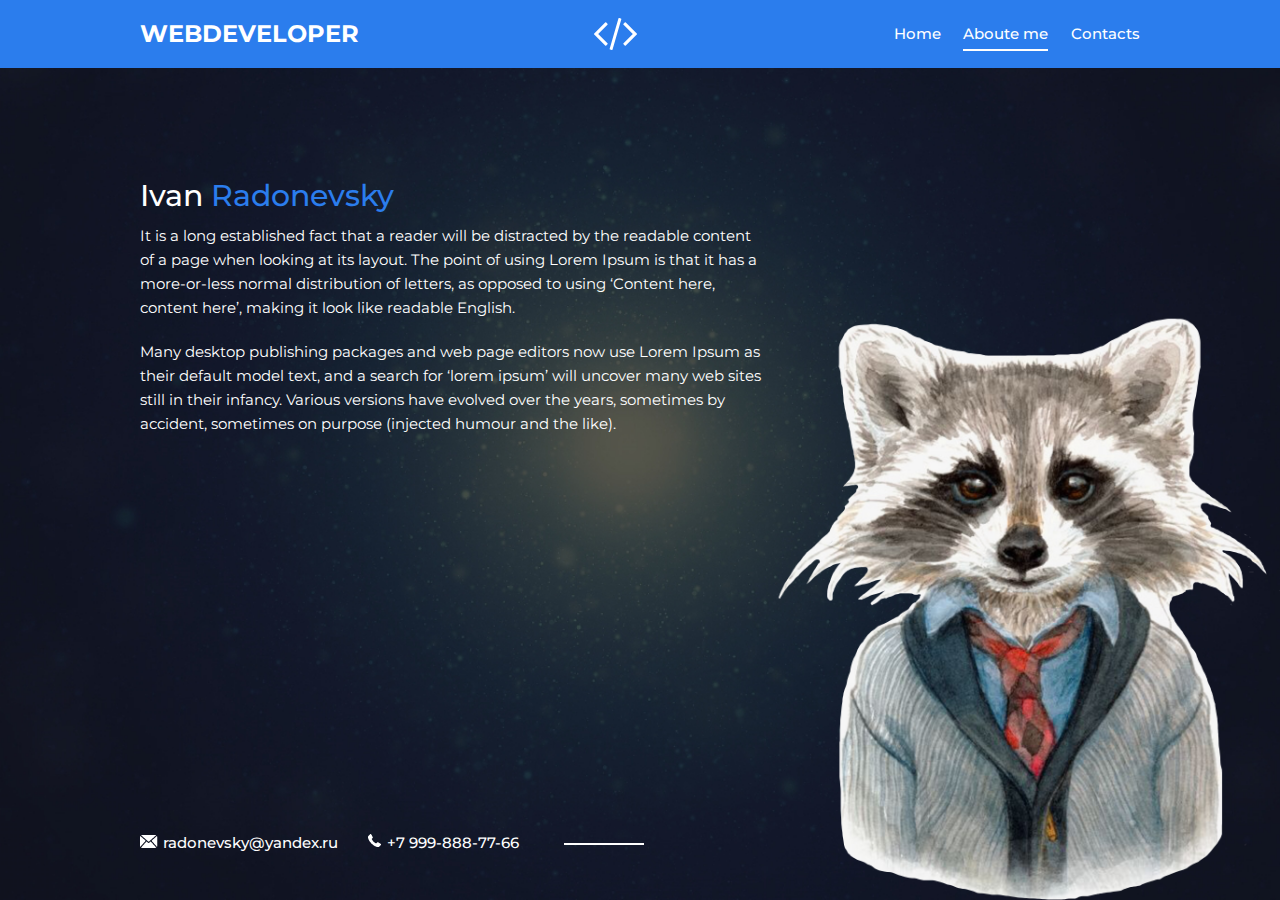
==== about.html @ 20a72127 "Contacts form" ====
<!DOCTYPE html>
<html lang="en">

<head>
  <meta charset="UTF-8">
  <link rel="preconnect" href="https://fonts.gstatic.com">
  <link href="https://fonts.googleapis.com/css2?family=Montserrat:wght@300;400;500;700&display=swap" rel="stylesheet">
  <link rel="stylesheet" href="css/style.css">
  <title>Personal folio</title>
</head>

<body>
  <div class="page">
    <!-- Header -->
    <header class="header">
      <div class="container">
        <div class="header-inner">

          <div class="header-brand">
            WEBDEVELOPER
          </div>

          <div class="header-logo">
            <img src="img/code.svg" alt="logo">
          </div>

          <nav class="header-nav">
            <a class="header-nav-link" href="index.html">Home</a>
            <a class="header-nav-link active" href="about.html">Aboute me</a>
            <a class="header-nav-link" href="contacts.html">Contacts</a>
          </nav>

        </div>
      </div> <!-- /.container -->
    </header>

    <!-- Content -->
    <div class="container">
      <main class="content">
        <h1 class="title">Ivan <span>Radonevsky</span></h1>
        <div class="text">
          <p>It is a long established fact that a reader will be distracted by the readable content of a page when
            looking at its layout. The point of using Lorem Ipsum is that it has a more-or-less normal distribution of
            letters, as opposed to using ‘Content here, content here’, making it look like readable English.</p>
          <p>Many desktop publishing packages and web page editors now use Lorem Ipsum as their default model text, and
            a search for ‘lorem ipsum’ will uncover many web sites still in their infancy. Various versions have evolved
            over the years, sometimes by accident, sometimes on purpose (injected humour and the like).</p>
        </div>
      </main>
    </div> <!-- /.container -->
    <img class="main-photo" src="img/main-photo-personal-folio.png" alt="">

    <!-- Footer -->
    <footer class="footer">
      <div class="container">
        <div class="contacts">

          <a class="contacts-link" href="mailto:radonevsky@yanex.ru">
            <img class="contacts-icon" src="img/mail-black-envelope-symbol.png" alt="">radonevsky@yandex.ru
          </a>

          <a class="contacts-link" href="tel:+79998887766">
            <img class="contacts-icon" src="img/phone-receiver.png" alt="">+7 999-888-77-66
          </a>

        </div>
      </div> <!-- /.container -->
    </footer>

  </div> <!-- /.page -->
</body>

</html>
---- css/style.css ----
html {
  font-size: 15px;
}

body {
  margin: 0;

  font-family: "Montserrat", sans-serif;
  font-size: 1rem;
  line-height: 1.6;
}

*,
*:before,
*:after {
  box-sizing: border-box;
}

h1,
h2,
h3,
h4,
h5,
h6 {
  margin: 0;
}

p {
  margin: 0 0 20px;
}

.container {
  width: 100%;
  max-width: 1000px;
  margin: 0 auto;
}

/* Page 
==============*/
.page {
  width: 100%;
  height: 100vh;

  position: relative;
  background: url("../img/bg.jpg") center no-repeat;
  background-size: cover;
}

/* Header 
==============*/

.header {
  margin-bottom: 110px;
  padding: 1rem 0;
  background-color: #2b7ded;
}

.header-inner {
  display: flex;
  justify-content: space-between;
  align-items: center;
}

.header-brand {
  font-size: 1.6rem;
  font-weight: 700;
  color: #fff;
  text-transform: uppercase;
}

.header-logo img {
  display: block;
}

.header-nav {
  display: flex;
}

.header-nav-link {
  margin-left: 1.5rem;

  color: #fff;
  font-size: 1rem;
  font-weight: 500;
  text-decoration: none;

  transition: color 0.2s linear;
}

.header-nav-link:hover {
  color: #a8ccff;
}

.header-nav-link.active {
  position: relative;
}

.header-nav-link.active:after {
  content: "";
  width: 100%;
  height: 2px;
  background-color: #fff;

  position: absolute;
  left: 0;
  bottom: -5px;
}

/* Content 
==============*/

.content {
  width: 622px;
}

.subtitle {
  font-size: 1.4rem;
  color: rgba(225, 225, 225, 0.6);
  font-weight: 300;
}

.content-header {
  margin-bottom: 35px;
}

.title {
  margin-bottom: 10px;

  font-size: 2rem;
  font-weight: 500;
  color: #fff;
  line-height: 1.2;
}

.title span {
  color: #2b7ded;
}

.text {
  margin-bottom: 50px;

  font-size: 1rem;
  color: #fff;
}

/* Btn 
==============*/

.btn {
  display: inline-block;
  padding: 12px 35px;

  font-family: inherit;
  font-size: 1rem;
  line-height: 1.1;
  font-weight: 500;
  color: #fff;
  background-color: #2b7ded;
  border-radius: 5px;
  text-decoration: none;
  border: none;
  cursor: pointer;

  transition: background-color 0.2s linear;
}

.btn-full {
  display: block;
  width: 100%;
}

.btn:hover {
  background-color: #1e65c9;
}

/* Main-photo
==============*/
.main-photo {
  height: 600px;
  width: auto;
  position: absolute;

  bottom: 0;
  right: 0;
}

/* Footer
==============*/
.footer {
  width: 100%;

  position: absolute;
  bottom: 45px;
  left: 0;
}

.contacts {
  display: flex;
  align-items: center;
}

.contacts-link {
  margin-right: 2rem;

  font-size: 1rem;
  color: #fff;
  text-decoration: none;
  font-weight: 500;
}

.contacts-icon {
  margin-right: 5px;
}

.contacts-link:hover {
  text-decoration: underline;
}

.contacts-link:last-child {
  margin-right: 0;
  position: relative;
}

.contacts-link:last-child:after {
  content: "";
  display: block;
  width: 80px;
  height: 2px;
  margin-left: 3rem;

  background-color: #fff;
  pointer-events: none;

  position: absolute;
  left: 100%;
  top: 50%;
}

/* Form
==============*/
.form {
  width: 100%;
  max-width: 280px;
}

.form-group {
  margin-bottom: 20px;
}

.input,
.textarea {
  width: 100%;
  padding: 12px 18px;
  display: block;

  color: #fff;
  font-family: inherit;
  font-size: 1rem;
  font-weight: 500;

  background-color: rgba(255, 255, 255, 0.1);
  border: none;
  border-radius: 5px;
}

.textarea {
  height: 100px;
  resize: none;
}

.input:active,
.textarea:active {
  border: none;
}

.input::placeholder,
.textarea::placeholder {
  color: #fff;
}
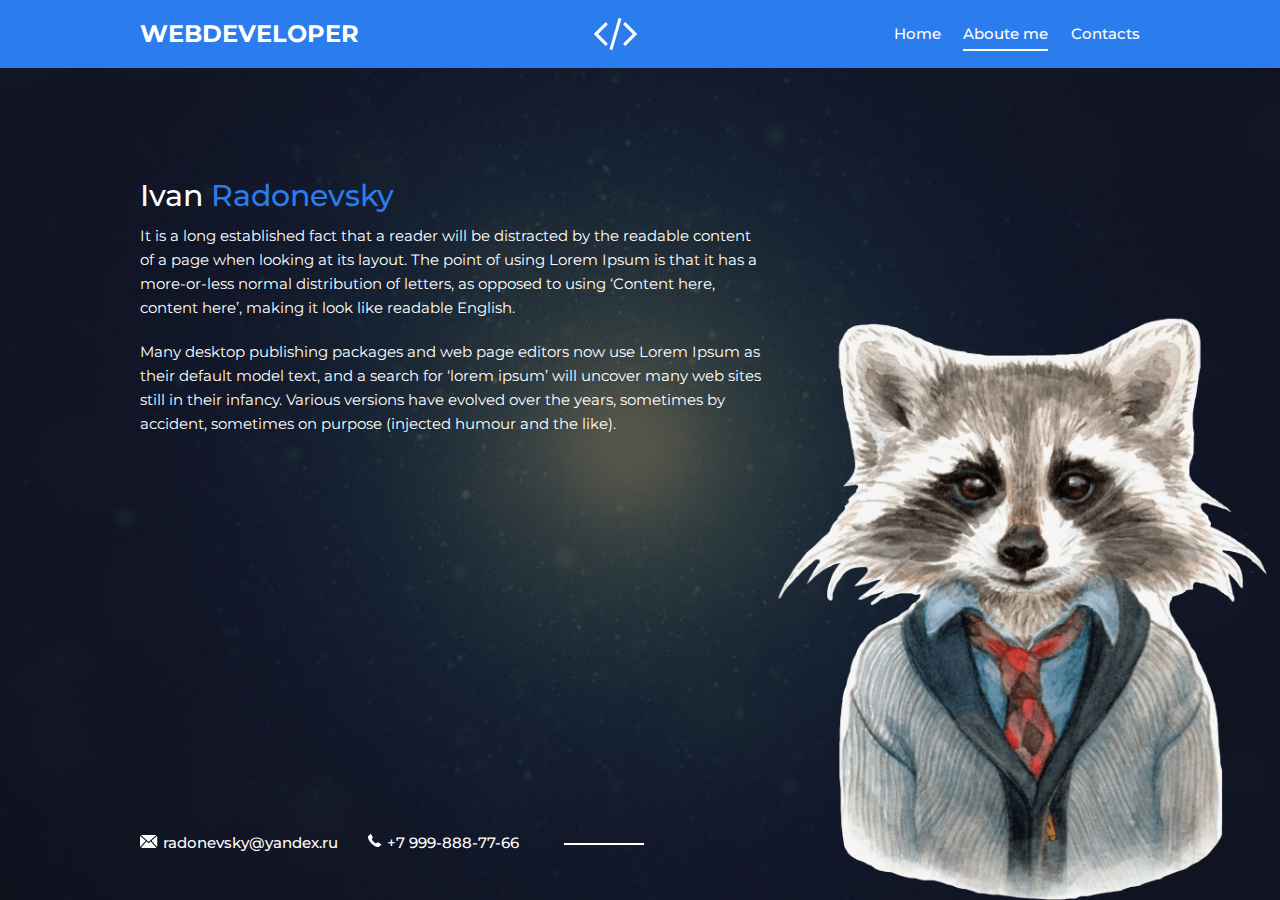
==== commit e8bd95e9: "favicon" ====
--- a/about.html
+++ b/about.html
@@ -3,9 +3,11 @@
 
 <head>
   <meta charset="UTF-8">
+  <meta name="viewport" content="width=device-width, inital-scale=1">
   <link rel="preconnect" href="https://fonts.gstatic.com">
   <link href="https://fonts.googleapis.com/css2?family=Montserrat:wght@300;400;500;700&display=swap" rel="stylesheet">
   <link rel="stylesheet" href="css/style.css">
+  <link rel="icon" type="img/png" href="img/raccoon32.png">
   <title>Personal folio</title>
 </head>
 
--- a/css/style.css
+++ b/css/style.css
@@ -31,8 +31,9 @@
 
 .container {
   width: 100%;
-  max-width: 1000px;
+  max-width: 1030px;
   margin: 0 auto;
+  padding: 0 1rem;
 }
 
 /* Page 
@@ -40,10 +41,12 @@
 .page {
   width: 100%;
   height: 100vh;
+  min-height: 770px;
 
   position: relative;
   background: url("../img/bg.jpg") center no-repeat;
   background-size: cover;
+  overflow: hidden;
 }
 
 /* Header 
@@ -110,7 +113,9 @@
 ==============*/
 
 .content {
-  width: 622px;
+  height: 100%;
+  width: 100%;
+  max-width: 622px;
 }
 
 .subtitle {
@@ -277,3 +282,99 @@
 .textarea::placeholder {
   color: #fff;
 }
+
+/* Media
+==============*/
+
+@media (max-width: 1200px) {
+  .main-photo {
+    height: 500px;
+    margin-bottom: 4rem;
+
+    right: -100px;
+  }
+}
+
+@media (max-width: 767px) {
+
+  .page {
+    min-height: 100vh;
+    height: auto;
+    padding-bottom: 2rem;
+  }
+
+  .header {
+    margin-bottom: 30px;
+  }
+  .header-logo {
+    display: none;
+  }
+
+  .header-brand {
+    font-size: 1.2rem;
+  }
+
+  .content {
+    max-width: none;
+    margin-bottom: 50px;
+    text-align: center;
+  }
+
+  .form {
+    margin: 0 auto;
+  }
+
+  .footer {
+    position: static;
+  }
+
+  .contacts {
+    flex-direction: column;
+  }
+
+  .contacts-link {
+    margin-right: 0;
+  }
+
+  .contacts-link:last-child:after {
+    display: none;
+  }
+
+  .main-photo {
+    display: none;
+  }
+}
+
+@media (max-width: 565px) {
+
+  .header-inner {
+    flex-direction: column;
+  }
+
+  .header-brand {
+    margin-bottom: 1rem;
+  }
+
+  .form {
+    max-width: 100%;
+  }
+
+}
+
+@media (max-width: 320px) {
+  .subtitle {
+    font-size: 1.2rem;
+  }
+
+  .title {
+    font-size: 1.6rem;
+  }
+  
+  .content-header {
+    margin-bottom: 25px;
+  }
+
+  .text {
+    margin-bottom: 25px;
+  }
+}